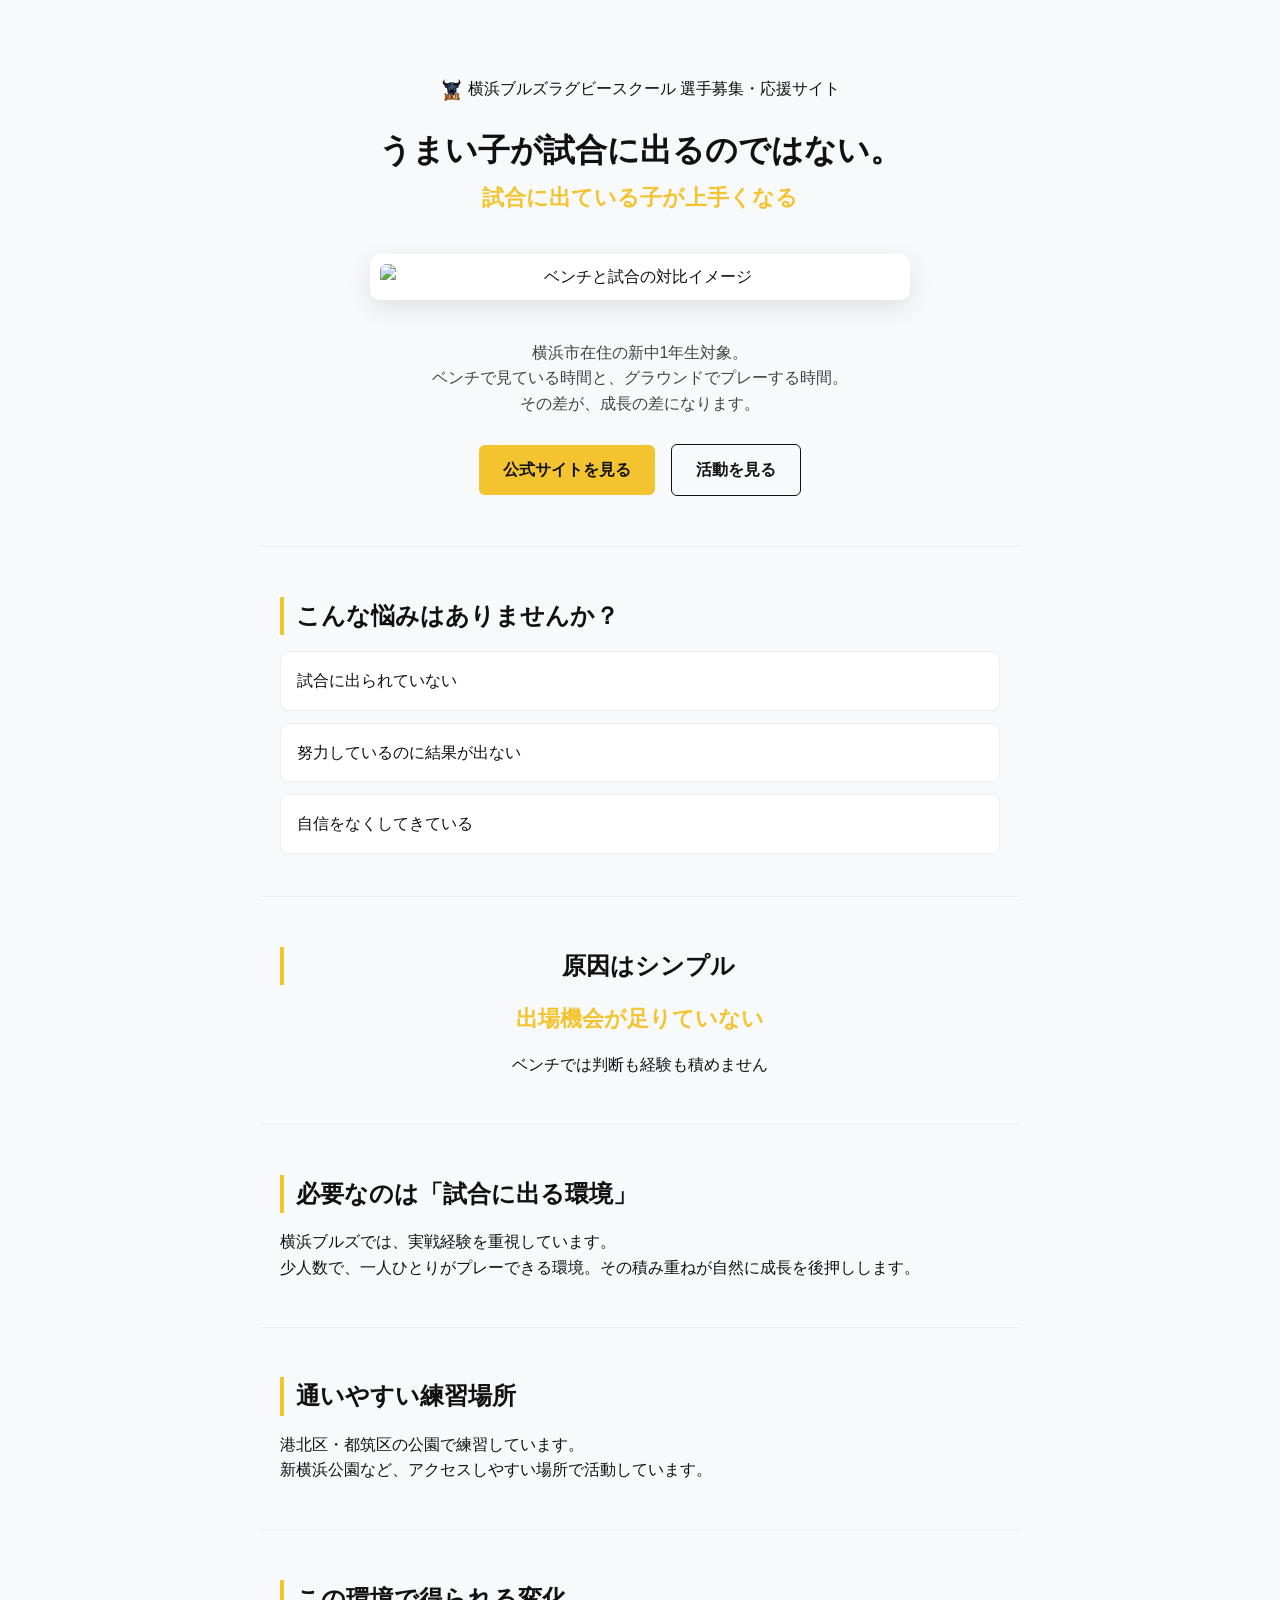
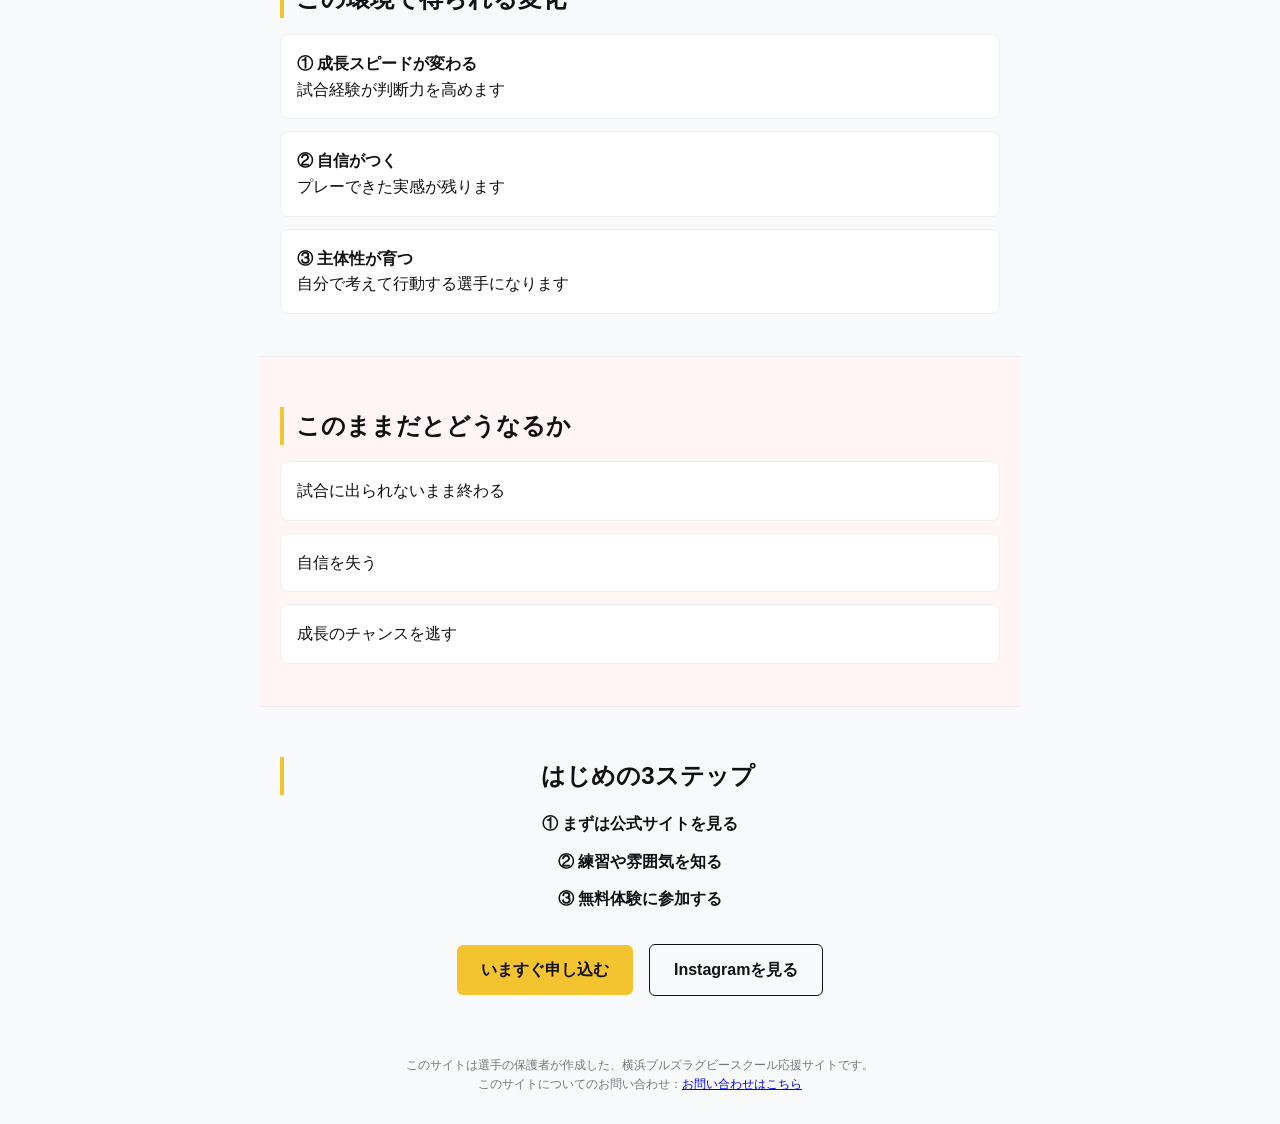
==== index.html @ faf9c1c5 "初回コミット：サイトを追加" ====
<!doctype html>
<html lang="ja">
<head>
  <meta charset="utf-8" />
  <meta name="viewport" content="width=device-width,initial-scale=1" />
  <title>横浜ブルズラグビースクール（経験者向けLP）</title>
  <meta name="description" content="横浜市在住の新中1年生向けラグビースクール。ラグビー経験者が試合経験を積みながら成長できる環境。体験・見学も受付中。">

  <link rel="icon" href="assets/images/favicon.png">

  <style>
    :root {
      --main: #111;           /* 基本文字色 */
      --accent: #f4c430;      /* ゴールドアクセント（経験者向け） */
      --bg: #f8f9fb;          /* 背景色（明るめグレー） */
    }

    body {
      font-family: -apple-system, BlinkMacSystemFont, "Helvetica Neue", Arial, sans-serif;
      margin: 0;
      color: var(--main);
      line-height: 1.6;
      background: var(--bg);
    }

    .container {
      max-width: 720px;
      margin: 0 auto;
      padding: 40px 20px;
    }

    h1 {
      font-size: 32px;
      line-height: 1.4;
      margin-bottom: 16px;
    }

    h2 {
      font-size: 24px;
      margin-bottom: 16px;
      border-left: 4px solid var(--accent);
      padding-left: 12px;
    }

    p {
      margin-bottom: 16px;
    }

    .center {
      text-align: center;
    }

    /* ヒーロー */
    .hero {
      padding: 60px 20px 50px;
      text-align: center;
      background: var(--bg);
    }

    .hero strong {
      color: var(--accent);
      font-size: 22px;
      display: block;
      margin-top: 10px;
    }

    .lead {
      font-size: 16px;
      color: #444;
      margin-top: 16px;
    }

    /* ボタン */
    .btn {
      display: inline-block;
      padding: 12px 24px;
      margin: 12px 6px 0;
      border-radius: 6px;
      text-decoration: none;
      font-weight: bold;
      transition: 0.2s;
    }

    .btn-primary {
      background: var(--accent);
      color: #111;
    }

    .btn-primary:hover {
      opacity: 0.85;
    }

    .btn-outline {
      border: 1px solid var(--main);
      color: var(--main);
    }

    .btn-outline:hover {
      background: #eee;
    }

    /* セクション */
    .section {
      border-top: 1px solid #eee;
      padding-top: 30px;
      padding-bottom: 30px;
    }

    .card {
      border: 1px solid #eee;
      padding: 16px;
      border-radius: 8px;
      margin-bottom: 12px;
      background: #fff;
    }

    .em {
      font-size: 22px;
      font-weight: bold;
      text-align: center;
      margin-top: 16px;
      color: var(--accent);
    }

    #risk {
      background: #fff5f5;
    }

    .steps div {
      margin-bottom: 12px;
      font-weight: bold;
    }

    footer {
      text-align: center;
      padding: 30px 20px;
      font-size: 12px;
      color: #777;
    }

    /* 画像のボックス */
    .hero-image {
      margin: 40px auto;
      max-width: 520px;
      padding: 10px;
      background: #fff;
      box-shadow: 0 8px 25px rgba(0,0,0,0.1);
      border-radius: 10px;
    }

    .hero-icon { height: 1.5em; max-height: 1.5em; width: auto; vertical-align: middle; margin-right: 0.5ch; display: inline-block; }

    .hero-image img {
      width: 100%;
      border-radius: 6px;
      display: block;
    }
  </style>
</head>

<body>

<!-- ヒーロー -->
<section class="hero">
  <p><img src="assets/images/favicon.png" alt="ブルズアイコン" class="hero-icon">横浜ブルズラグビースクール 選手募集・応援サイト</p>
  <h1>
    うまい子が試合に出るのではない。<br>
    <strong>試合に出ている子が上手くなる</strong>
  </h1>

  <div class="hero-image">
    <img src="assets/images/bulls.png" alt="ベンチと試合の対比イメージ">
  </div>

  <p class="lead">
    横浜市在住の新中1年生対象。<br>
    ベンチで見ている時間と、グラウンドでプレーする時間。<br>
    その差が、成長の差になります。
  </p>

  <div>
    <a class="btn btn-primary" href="https://www.yokohama-bulls.com/" target="_blank">公式サイトを見る</a>
    <a class="btn btn-outline" href="https://www.instagram.com/yokohamabulls/" target="_blank">活動を見る</a>
  </div>
</section>

<!-- 問題 -->
<section class="section container">
  <h2>こんな悩みはありませんか？</h2>
  <div class="card">試合に出られていない</div>
  <div class="card">努力しているのに結果が出ない</div>
  <div class="card">自信をなくしてきている</div>
</section>

<!-- 原因 -->
<section class="section container center">
  <h2>原因はシンプル</h2>
  <p class="em">出場機会が足りていない</p>
  <p>ベンチでは判断も経験も積めません</p>
</section>

<!-- 解決 -->
<section class="section container">
  <h2>必要なのは「試合に出る環境」</h2>
  <p>
    横浜ブルズでは、実戦経験を重視しています。<br>
    少人数で、一人ひとりがプレーできる環境。その積み重ねが自然に成長を後押しします。
  </p>
</section>

<!-- 練習場所 -->
<section class="section container">
  <h2>通いやすい練習場所</h2>
  <p>
    港北区・都筑区の公園で練習しています。<br>
    新横浜公園など、アクセスしやすい場所で活動しています。
  </p>
</section>

<!-- 価値 -->
<section class="section container">
  <h2>この環境で得られる変化</h2>
  <div class="card"><strong>① 成長スピードが変わる</strong><br>試合経験が判断力を高めます</div>
  <div class="card"><strong>② 自信がつく</strong><br>プレーできた実感が残ります</div>
  <div class="card"><strong>③ 主体性が育つ</strong><br>自分で考えて行動する選手になります</div>
</section>

<!-- リスク -->
<section id="risk" class="section container">
  <h2>このままだとどうなるか</h2>
  <div class="card">試合に出られないまま終わる</div>
  <div class="card">自信を失う</div>
  <div class="card">成長のチャンスを逃す</div>
</section>

<!-- 行動 -->
<section class="section container center">
  <h2>はじめの3ステップ</h2>
  <div class="steps">
    <div>① まずは公式サイトを見る</div>
    <div>② 練習や雰囲気を知る</div>
    <div>③ 無料体験に参加する</div>
  </div>

  <div style="margin-top:20px;">
    <a class="btn btn-primary" href="https://docs.google.com/forms/d/e/1FAIpQLScMbWHjaMj93km7fLN0arxT--hF-zhpwSCYR-7rwsT6xZbc7A/viewform" target="_blank">いますぐ申し込む</a>
    <a class="btn btn-outline" href="https://www.instagram.com/yokohamabulls/" target="_blank">Instagramを見る</a>
  </div>
</section>

<footer>
  このサイトは選手の保護者が作成した、横浜ブルズラグビースクール応援サイトです。
  <br>このサイトについてのお問い合わせ：<a href="mailto:atsuvu@gmail.com">お問い合わせはこちら</a>
</footer>

</body>
</html>
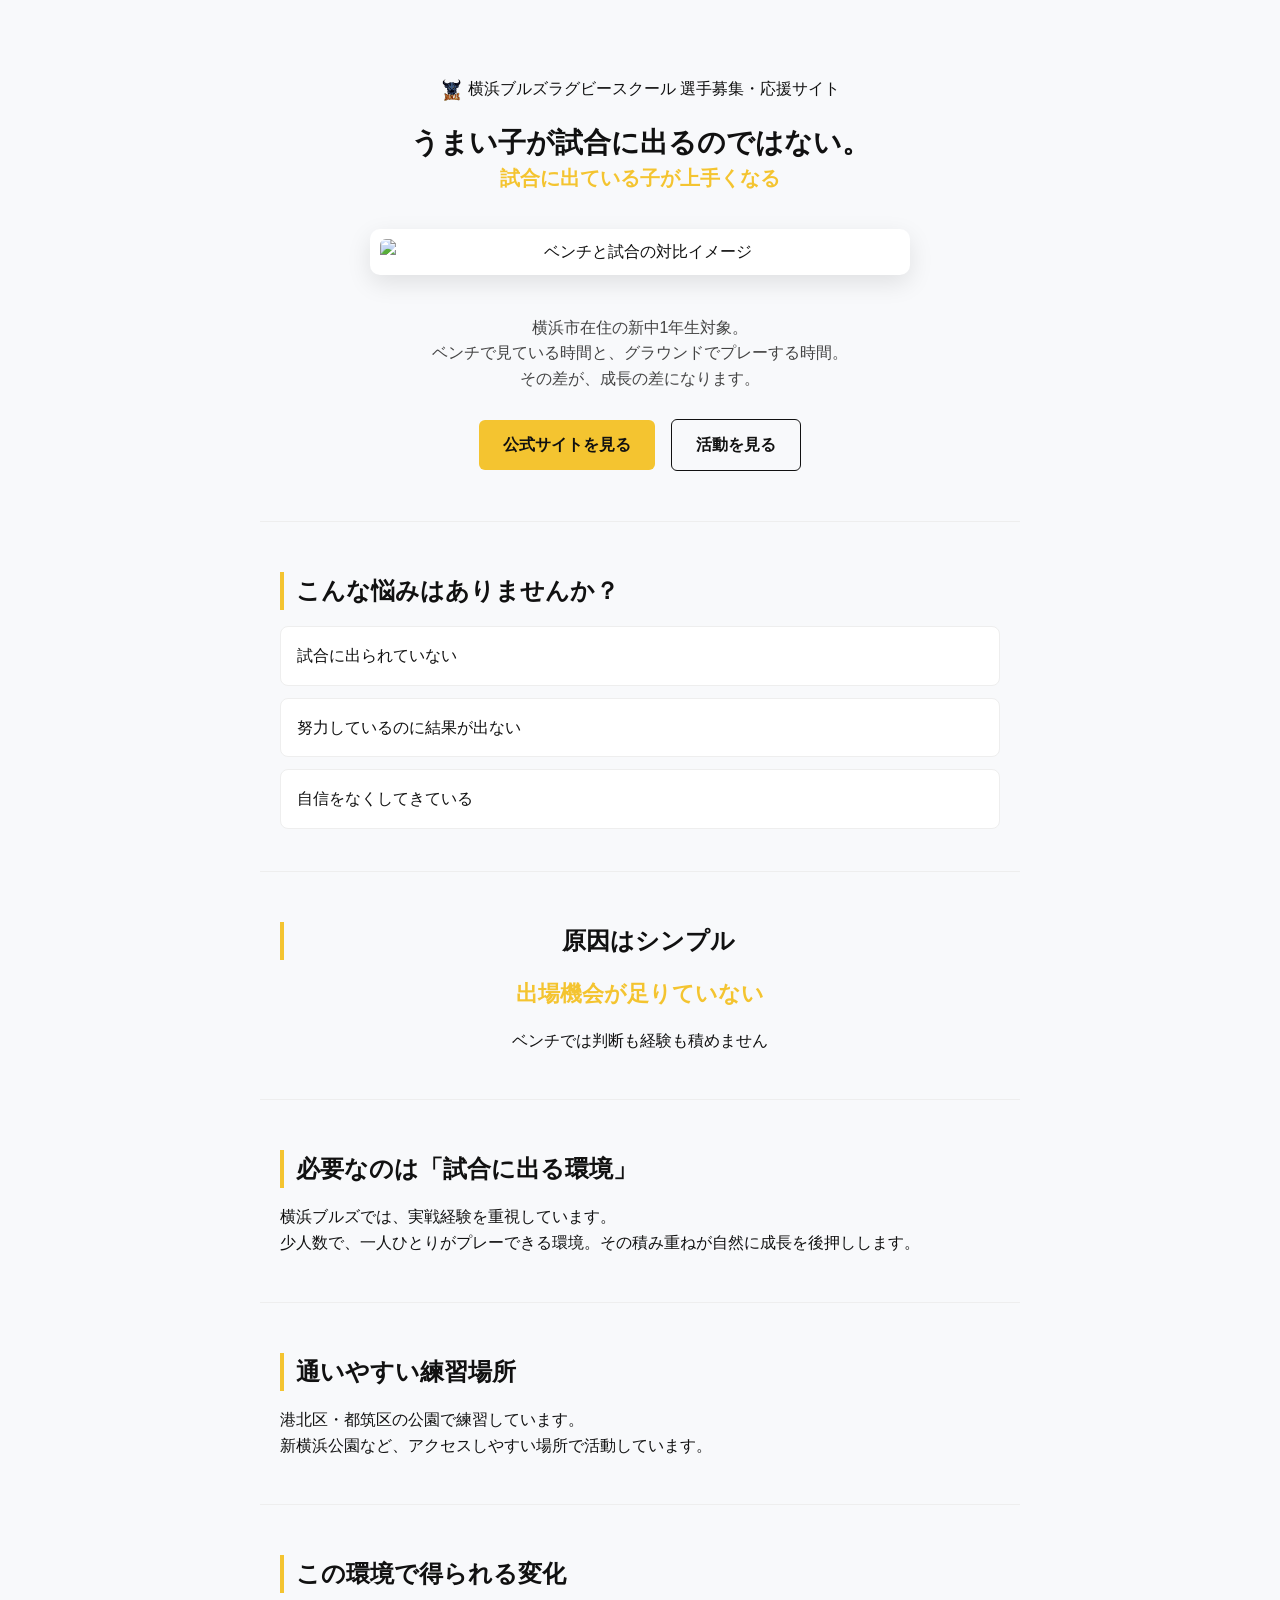
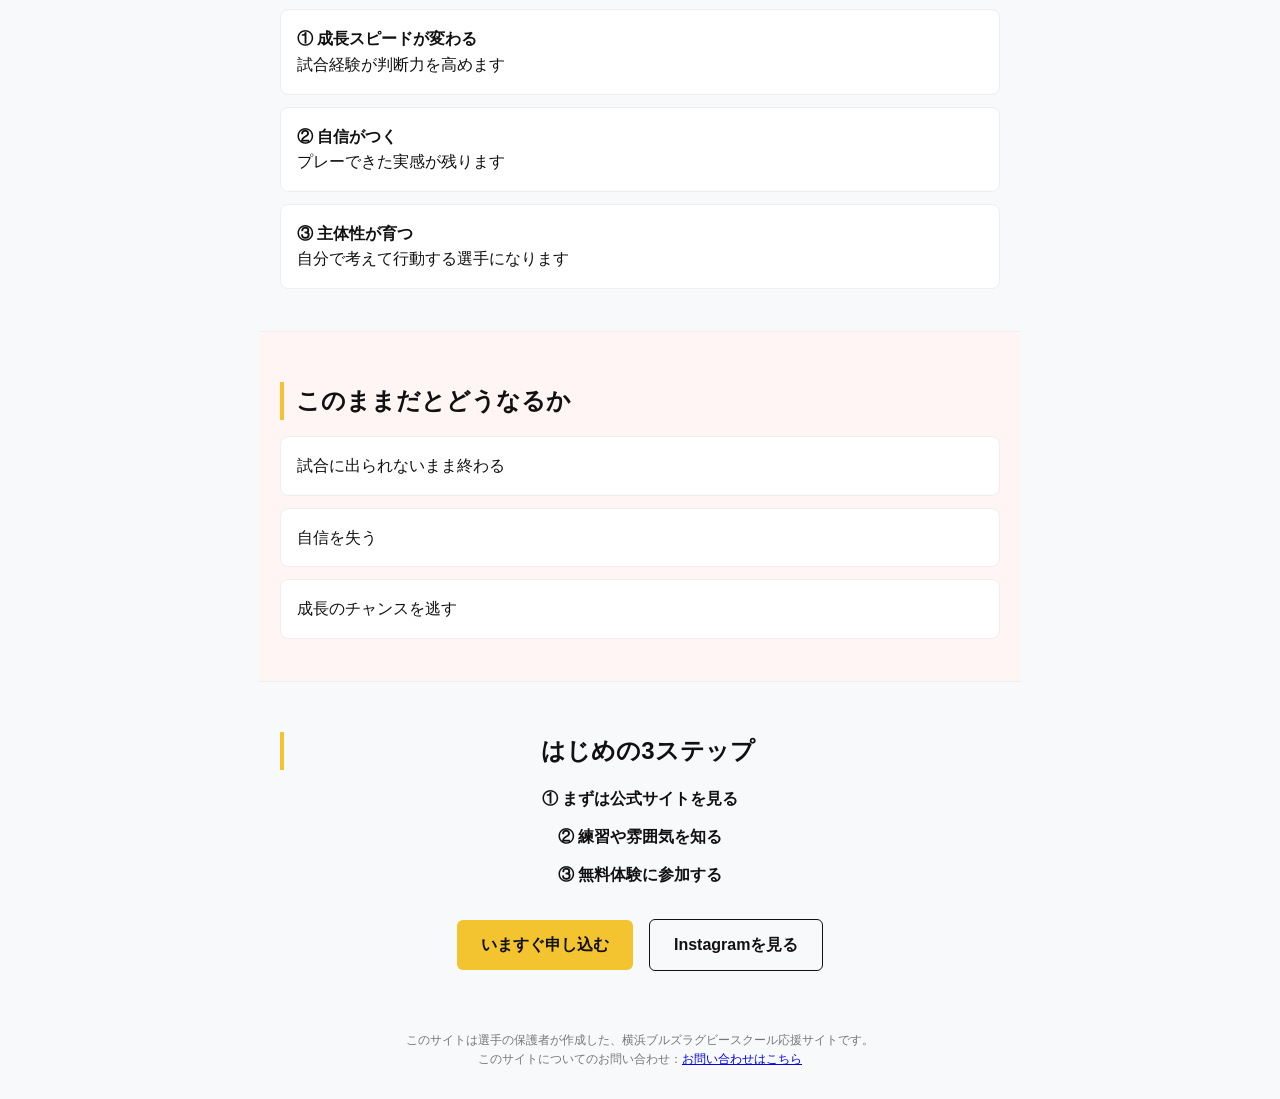
==== commit d5653b84: "Improve hero heading line breaks and mobile sizing" ====
--- a/index.html
+++ b/index.html
@@ -30,9 +30,11 @@
     }
 
     h1 {
-      font-size: 32px;
-      line-height: 1.4;
-      margin-bottom: 16px;
+      font-size: 28px;
+      line-height: 1.25;
+      margin-bottom: 12px;
+      word-break: keep-all;
+      hyphens: none;
     }
 
     h2 {
@@ -59,10 +61,16 @@
 
     .hero strong {
       color: var(--accent);
-      font-size: 22px;
+      font-size: 20px;
       display: block;
-      margin-top: 10px;
-    }
+      margin-top: 8px;
+      line-height: 1.05;
+      -webkit-font-smoothing:antialiased;
+    }
+
+    /* 改行の微調整: モバイルで長い見出しが窮屈にならないようにする */
+    .hero h1 br { display: none; }
+    .hero h1 > strong { display: block; }
 
     .lead {
       font-size: 16px;
@@ -138,6 +146,14 @@
       color: #777;
     }
 
+    /* レスポンシブ（小型） */
+    @media (max-width:420px){
+      .hero { padding: 36px 14px 36px; }
+      .hero h1 { font-size: 24px; }
+      .hero strong { font-size:18px; }
+      .hero-image{max-width:440px}
+    }
+
     /* 画像のボックス */
     .hero-image {
       margin: 40px auto;
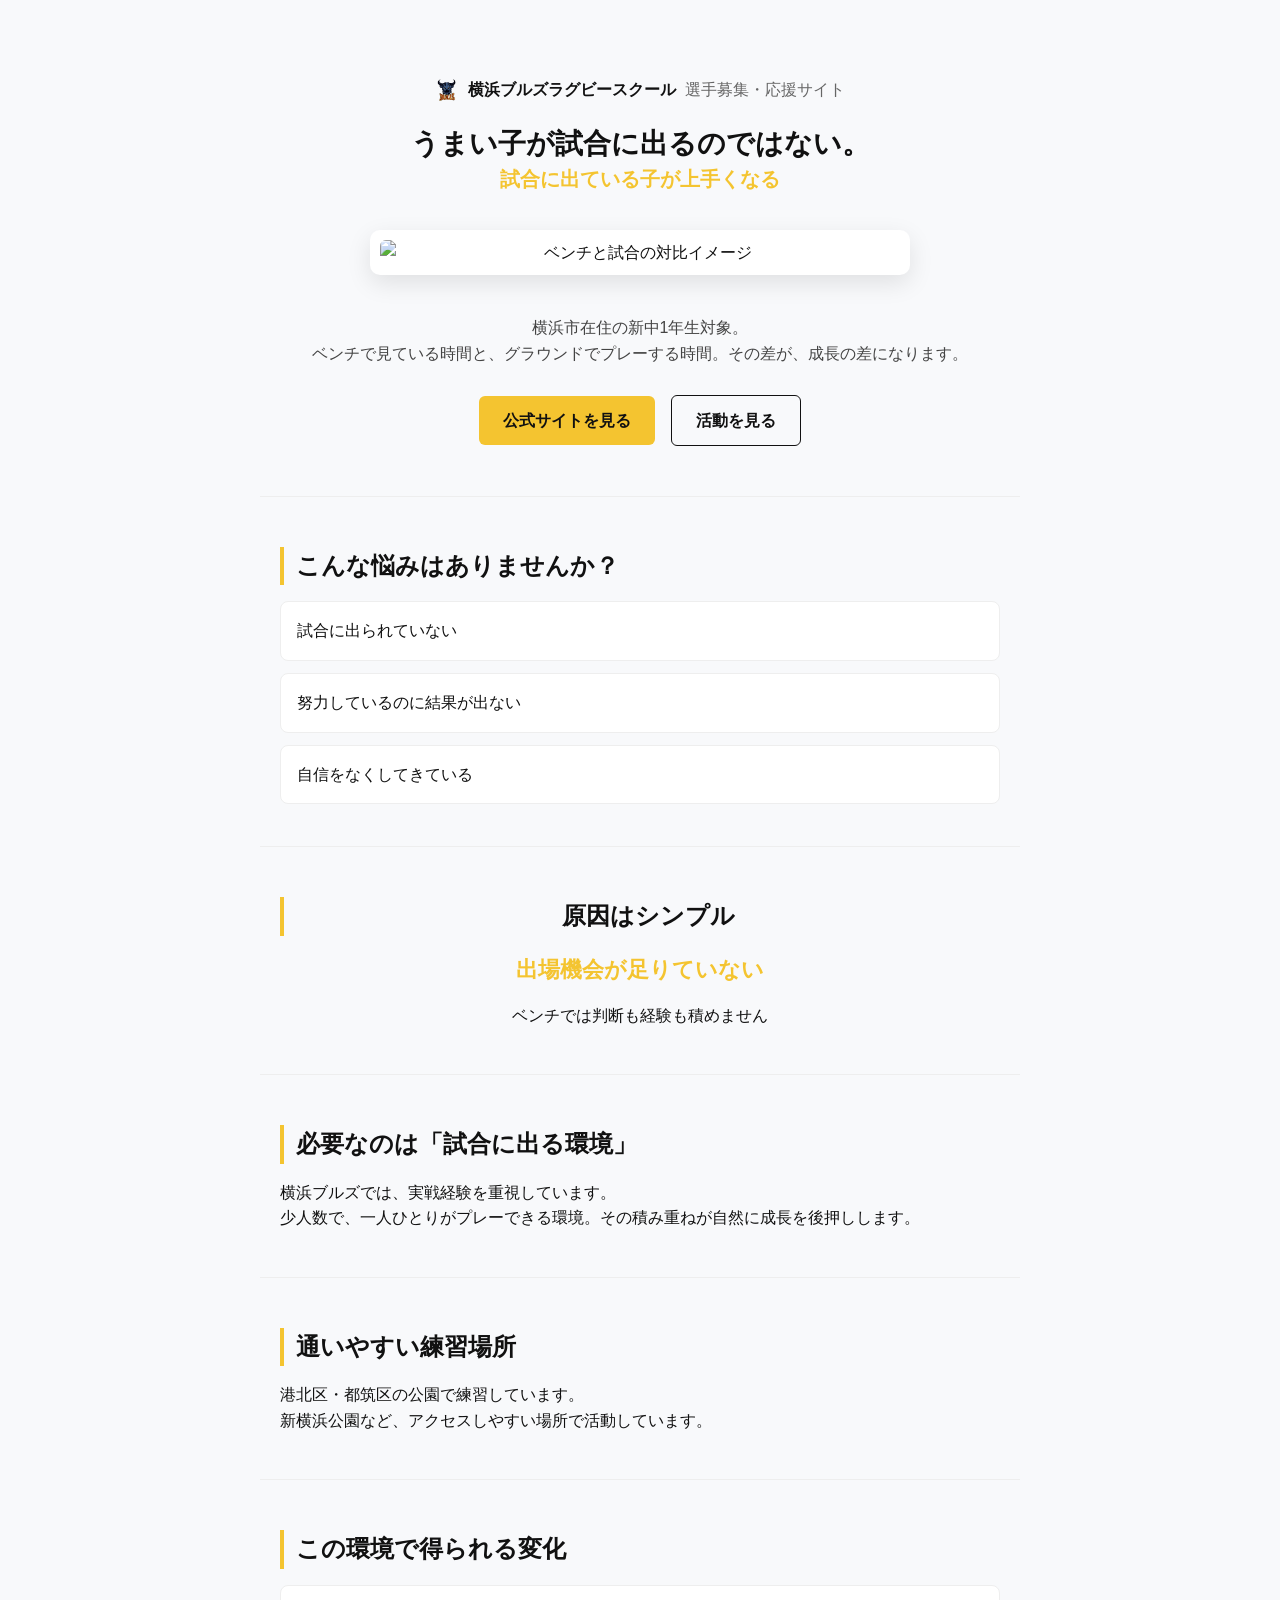
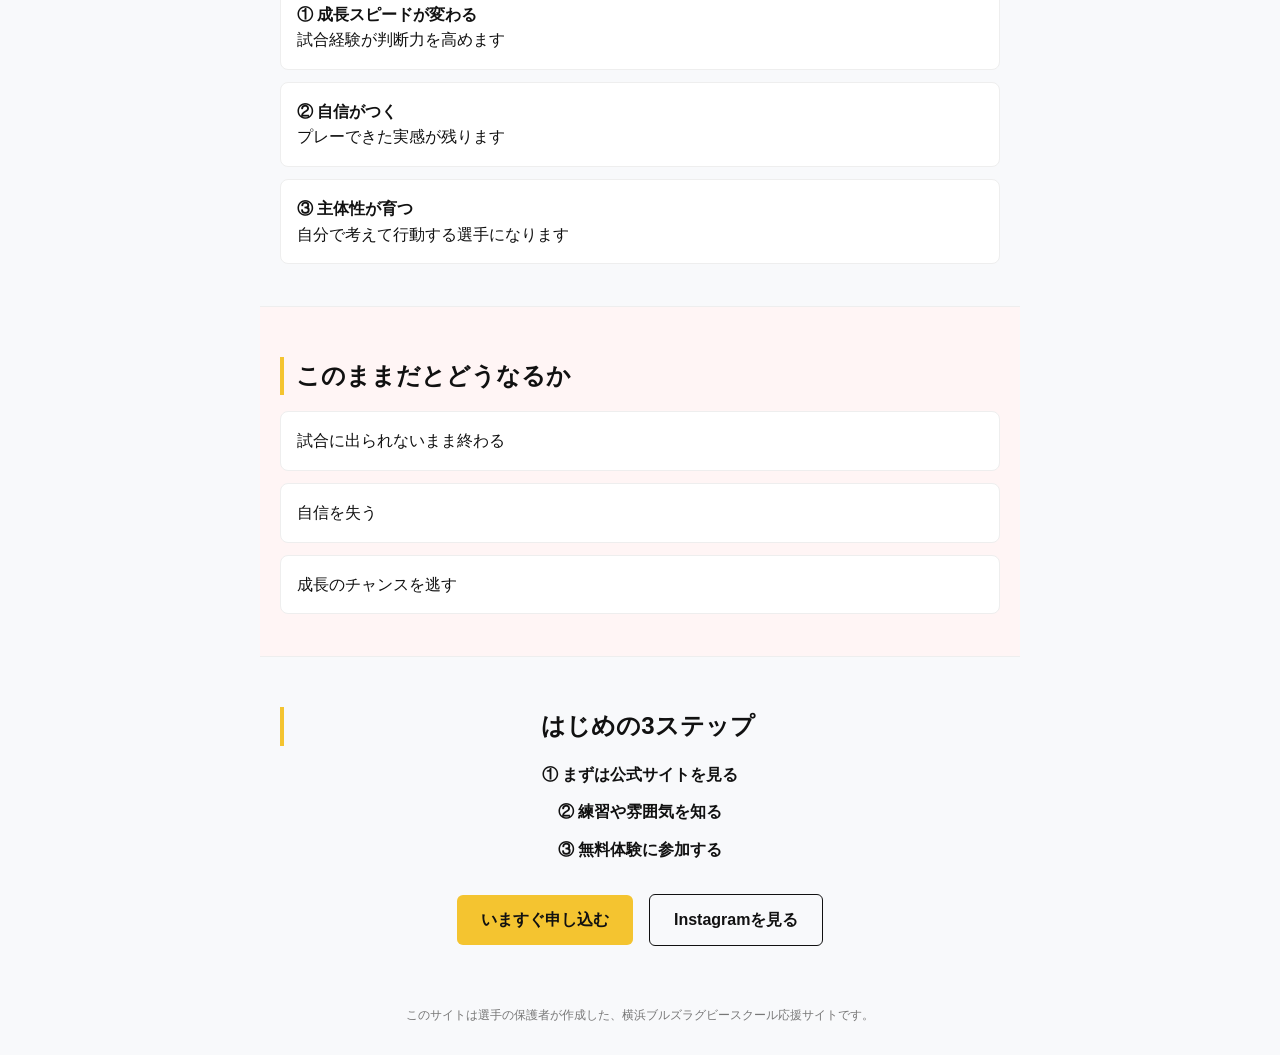
==== commit 42bc597d: "コミット漏れ対応: index.html の未保存変更を反映" ====
--- a/index.html
+++ b/index.html
@@ -69,7 +69,6 @@
     }
 
     /* 改行の微調整: モバイルで長い見出しが窮屈にならないようにする */
-    .hero h1 br { display: none; }
     .hero h1 > strong { display: block; }
 
     .lead {
@@ -171,6 +170,15 @@
       border-radius: 6px;
       display: block;
     }
+
+    /* サイト名とサブタイトルの改行制御 */
+    .site-title{display:inline-block;font-weight:700;vertical-align:middle}
+    .site-sub{display:inline-block;color:#666;margin-left:0.6ch;vertical-align:middle;white-space:nowrap}
+    @media(max-width:420px){
+      /* モバイルではタイトルとサブを1行に収めやすくするため縮める */
+      .site-title{font-size:14px}
+      .site-sub{font-size:12px}
+    }
   </style>
 </head>
 
@@ -178,7 +186,11 @@
 
 <!-- ヒーロー -->
 <section class="hero">
-  <p><img src="assets/images/favicon.png" alt="ブルズアイコン" class="hero-icon">横浜ブルズラグビースクール 選手募集・応援サイト</p>
+  <p>
+    <img src="assets/images/favicon.png" alt="ブルズアイコン" class="hero-icon">
+    <span class="site-title">横浜ブルズラグビースクール</span>
+    <span class="site-sub">選手募集・応援サイト</span>
+  </p>
   <h1>
     うまい子が試合に出るのではない。<br>
     <strong>試合に出ている子が上手くなる</strong>
@@ -190,8 +202,7 @@
 
   <p class="lead">
     横浜市在住の新中1年生対象。<br>
-    ベンチで見ている時間と、グラウンドでプレーする時間。<br>
-    その差が、成長の差になります。
+    ベンチで見ている時間と、グラウンドでプレーする時間。その差が、成長の差になります。
   </p>
 
   <div>
@@ -266,7 +277,6 @@
 
 <footer>
   このサイトは選手の保護者が作成した、横浜ブルズラグビースクール応援サイトです。
-  <br>このサイトについてのお問い合わせ：<a href="mailto:atsuvu@gmail.com">お問い合わせはこちら</a>
 </footer>
 
 </body>
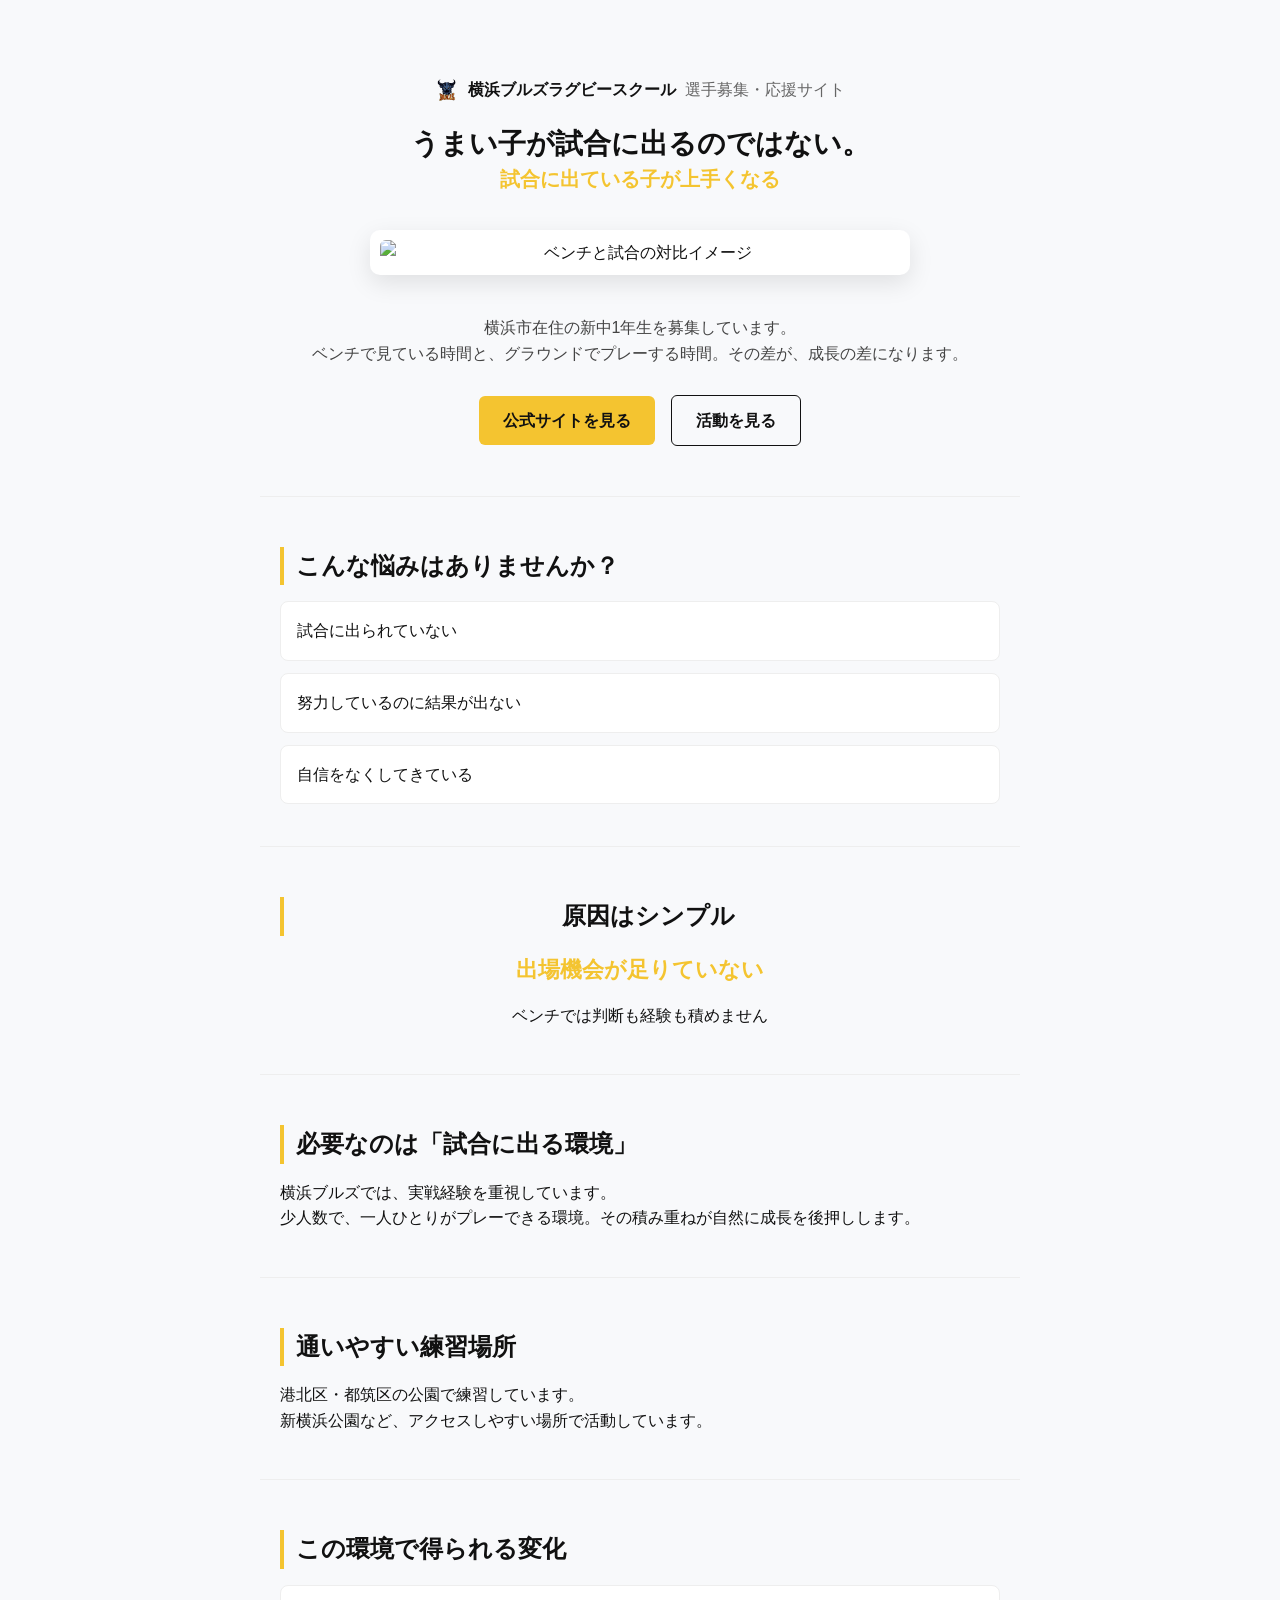
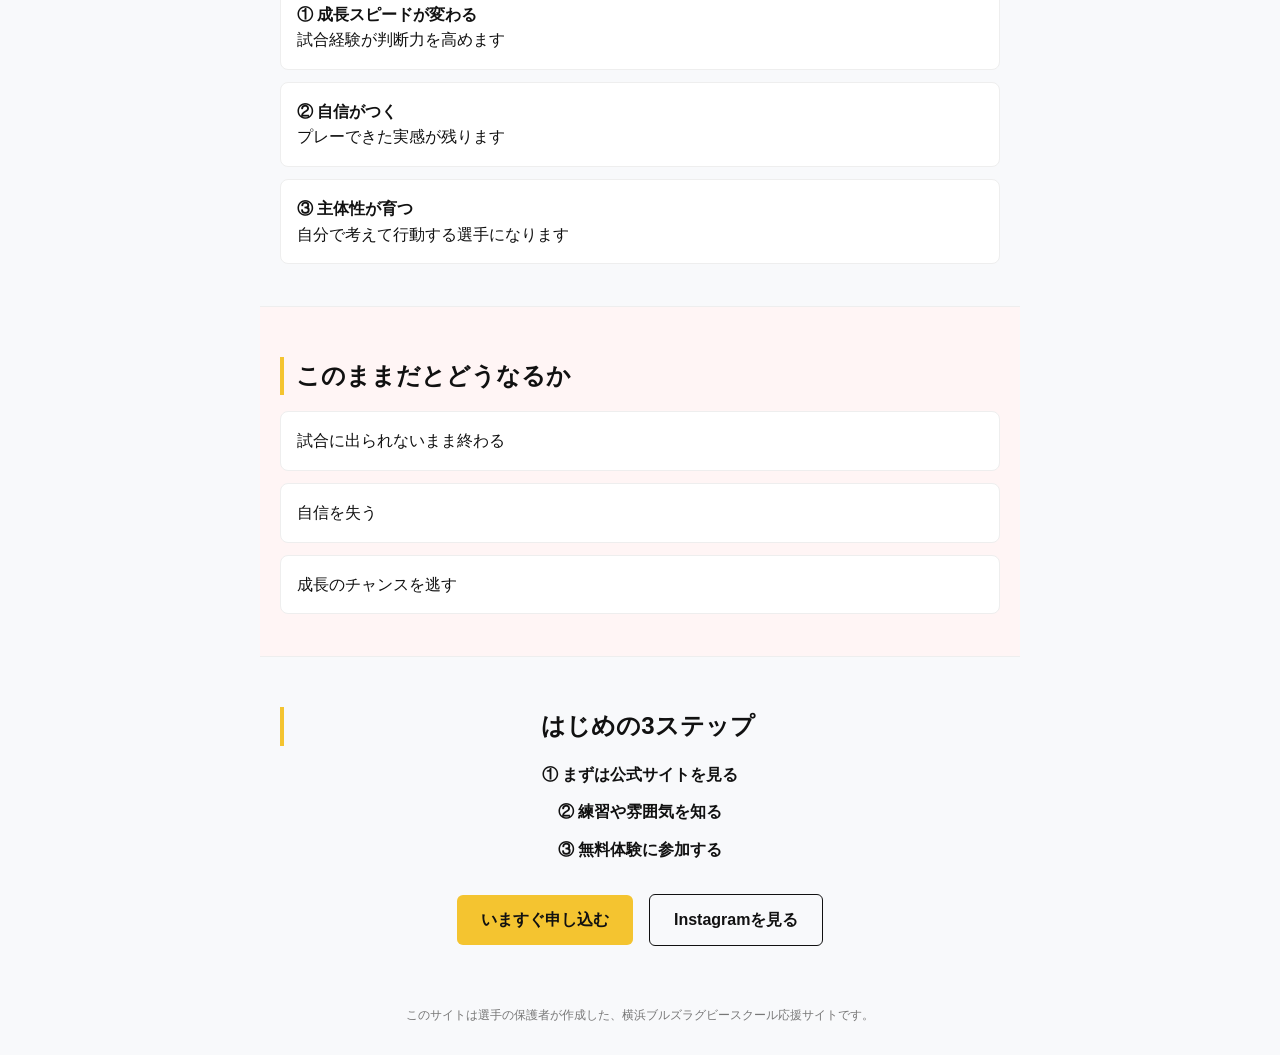
==== commit 2609b3d4: "SEO: OG/Twitter/JSON-LD と sitemap/robots を追加・募集文言に修正" ====
--- a/index.html
+++ b/index.html
@@ -4,9 +4,45 @@
   <meta charset="utf-8" />
   <meta name="viewport" content="width=device-width,initial-scale=1" />
   <title>横浜ブルズラグビースクール（経験者向けLP）</title>
-  <meta name="description" content="横浜市在住の新中1年生向けラグビースクール。ラグビー経験者が試合経験を積みながら成長できる環境。体験・見学も受付中。">
+  <meta name="description" content="横浜市在住の新中1年生を募集。ラグビー経験者が試合経験を積みながら成長できる環境。体験・見学も受付中。">
 
   <link rel="icon" href="assets/images/favicon.png">
+
+  <!-- Google tag (gtag.js) -->
+  <script async src="https://www.googletagmanager.com/gtag/js?id=G-6VRE1WXG28"></script>
+  <script>
+    window.dataLayer = window.dataLayer || [];
+    function gtag(){dataLayer.push(arguments);}
+    gtag('js', new Date());
+
+    gtag('config', 'G-6VRE1WXG28', { 'anonymize_ip': true });
+  </script>
+
+  <!-- SEO: canonical, Open Graph, Twitter Card -->
+  <link rel="canonical" href="https://bizliv.github.io/bulls/" />
+  <meta property="og:site_name" content="横浜ブルズラグビースクール" />
+  <meta property="og:title" content="横浜ブルズラグビースクール — 選手募集・応援サイト" />
+  <meta property="og:description" content="横浜市在住の新中1年生を募集。試合経験を重視し、成長を支援します。体験・見学受付中。" />
+  <meta property="og:url" content="https://bizliv.github.io/bulls/" />
+  <meta property="og:type" content="website" />
+  <meta property="og:image" content="https://bizliv.github.io/bulls/assets/images/bulls.png" />
+  <meta name="twitter:card" content="summary_large_image" />
+  <meta name="twitter:title" content="横浜ブルズラグビースクール — 選手募集・応援サイト" />
+  <meta name="twitter:description" content="横浜市在住の新中1年生を募集。試合経験を重視し、成長を支援します。体験・見学受付中。" />
+  <meta name="twitter:image" content="https://bizliv.github.io/bulls/assets/images/bulls.png" />
+
+  <!-- JSON-LD: Organization / WebSite -->
+  <script type="application/ld+json">
+  {
+    "@context": "https://schema.org",
+    "@type": "SportsOrganization",
+    "name": "横浜ブルズラグビースクール",
+    "url": "https://bizliv.github.io/bulls/",
+    "logo": "https://bizliv.github.io/bulls/assets/images/favicon.png",
+    "sameAs": ["https://www.instagram.com/yokohamabulls/"],
+    "description": "横浜市在住の新中1年生を募集。試合経験を重視し、成長を支援します。"
+  }
+  </script>
 
   <style>
     :root {
@@ -201,7 +237,7 @@
   </div>
 
   <p class="lead">
-    横浜市在住の新中1年生対象。<br>
+    横浜市在住の新中1年生を募集しています。<br>
     ベンチで見ている時間と、グラウンドでプレーする時間。その差が、成長の差になります。
   </p>
 
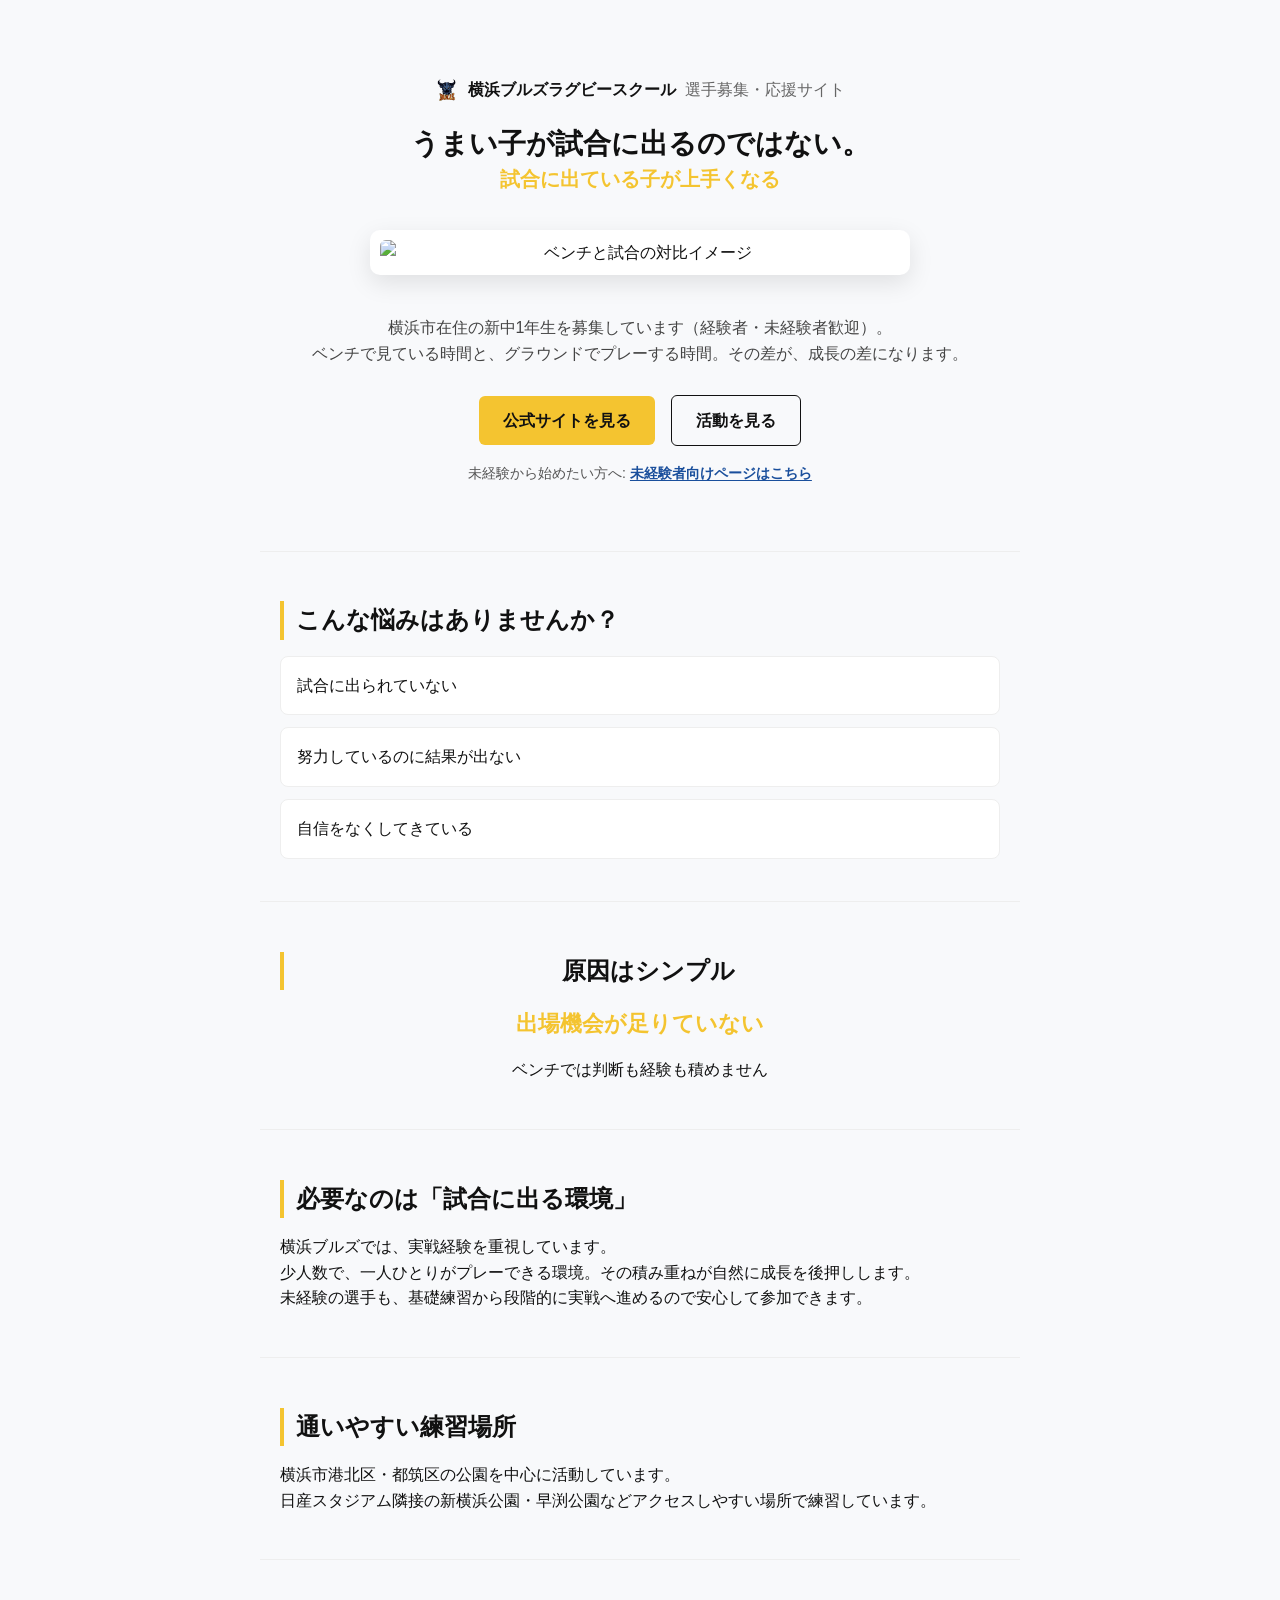
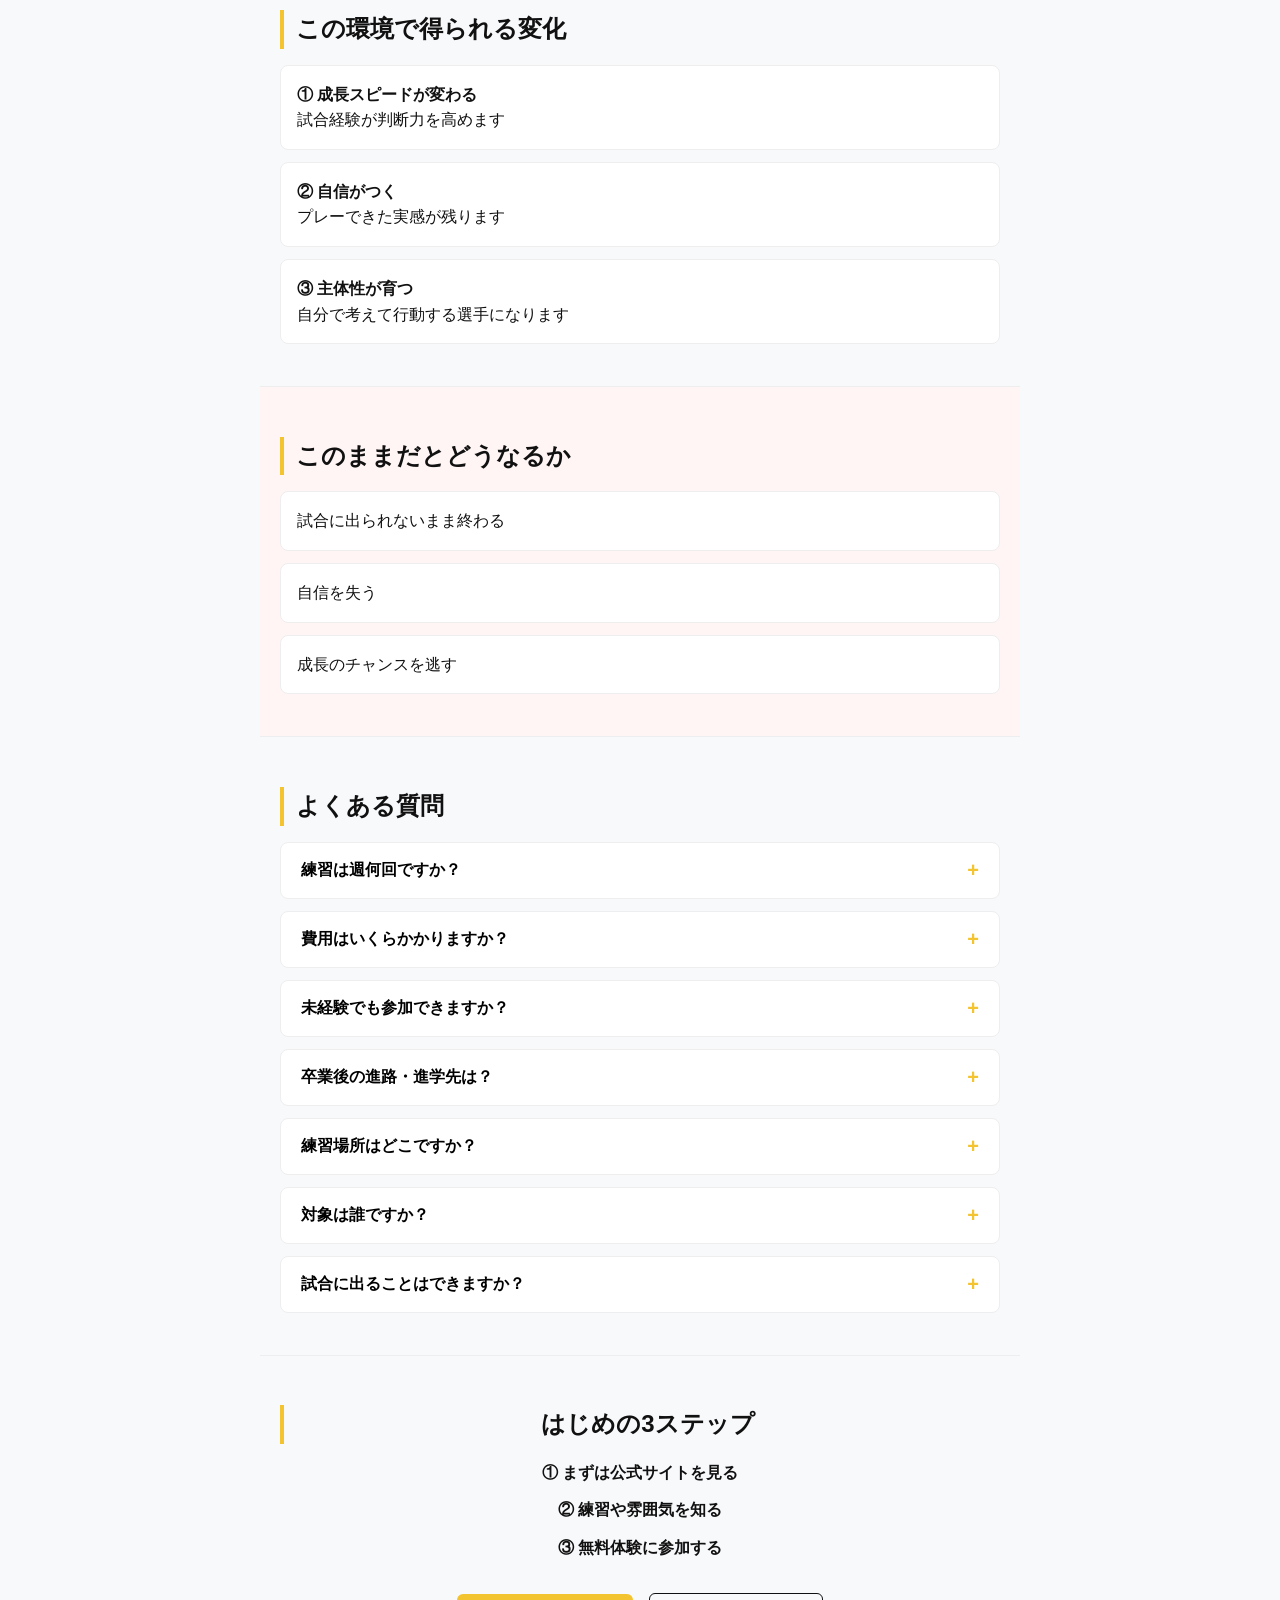
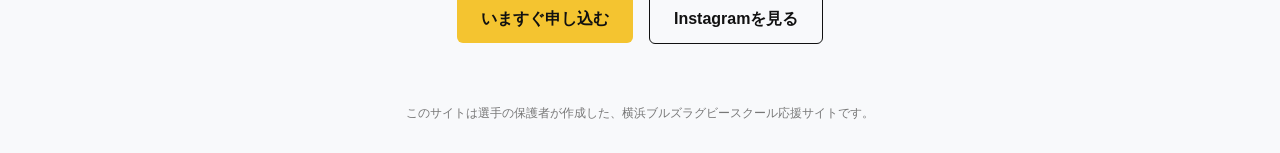
==== commit 7a898c28: "Update SEO URLs and FAQ location wording" ====
--- a/index.html
+++ b/index.html
@@ -3,8 +3,8 @@
 <head>
   <meta charset="utf-8" />
   <meta name="viewport" content="width=device-width,initial-scale=1" />
-  <title>横浜ブルズラグビースクール（経験者向けLP）</title>
-  <meta name="description" content="横浜市在住の新中1年生を募集。ラグビー経験者が試合経験を積みながら成長できる環境。体験・見学も受付中。">
+  <title>横浜ブルズラグビースクール — 選手募集（経験者・未経験者歓迎）</title>
+  <meta name="description" content="横浜市在住の新中1年生を募集。ラグビー経験者・未経験者どちらも歓迎。体験・見学も受付中。">
 
   <link rel="icon" href="assets/images/favicon.png">
 
@@ -19,35 +19,99 @@
   </script>
 
   <!-- SEO: canonical, Open Graph, Twitter Card -->
-  <link rel="canonical" href="https://bizliv.github.io/bulls/" />
+  <link rel="canonical" href="https://bulls.bizliv.life/" />
   <meta property="og:site_name" content="横浜ブルズラグビースクール" />
   <meta property="og:title" content="横浜ブルズラグビースクール — 選手募集・応援サイト" />
-  <meta property="og:description" content="横浜市在住の新中1年生を募集。試合経験を重視し、成長を支援します。体験・見学受付中。" />
-  <meta property="og:url" content="https://bizliv.github.io/bulls/" />
+  <meta property="og:description" content="横浜市在住の新中1年生を募集。経験者・未経験者どちらも歓迎し、成長を支援します。体験・見学受付中。" />
+  <meta property="og:url" content="https://bulls.bizliv.life/" />
   <meta property="og:type" content="website" />
-  <meta property="og:image" content="https://bizliv.github.io/bulls/assets/images/bulls.png" />
+  <meta property="og:image" content="https://bulls.bizliv.life/assets/images/bulls.png" />
   <meta name="twitter:card" content="summary_large_image" />
   <meta name="twitter:title" content="横浜ブルズラグビースクール — 選手募集・応援サイト" />
-  <meta name="twitter:description" content="横浜市在住の新中1年生を募集。試合経験を重視し、成長を支援します。体験・見学受付中。" />
-  <meta name="twitter:image" content="https://bizliv.github.io/bulls/assets/images/bulls.png" />
-
-  <!-- JSON-LD: Organization / WebSite -->
+  <meta name="twitter:description" content="横浜市在住の新中1年生を募集。経験者・未経験者どちらも歓迎し、成長を支援します。体験・見学受付中。" />
+  <meta name="twitter:image" content="https://bulls.bizliv.life/assets/images/bulls.png" />
+
+  <!-- JSON-LD: Organization / FAQPage -->
   <script type="application/ld+json">
   {
     "@context": "https://schema.org",
     "@type": "SportsOrganization",
     "name": "横浜ブルズラグビースクール",
-    "url": "https://bizliv.github.io/bulls/",
-    "logo": "https://bizliv.github.io/bulls/assets/images/favicon.png",
+    "url": "https://bulls.bizliv.life/",
+    "logo": "https://bulls.bizliv.life/assets/images/favicon.png",
     "sameAs": ["https://www.instagram.com/yokohamabulls/"],
-    "description": "横浜市在住の新中1年生を募集。試合経験を重視し、成長を支援します。"
+    "description": "横浜市在住の新中1年生を募集。経験者・未経験者どちらも歓迎し、成長を支援します。"
+  }
+  </script>
+  <script type="application/ld+json">
+  {
+    "@context": "https://schema.org",
+    "@type": "FAQPage",
+    "mainEntity": [
+      {
+        "@type": "Question",
+        "name": "横浜ブルズラグビースクールの練習は週何回ですか？",
+        "acceptedAnswer": {
+          "@type": "Answer",
+          "text": "週2回練習しています。横浜市港北区・都筑区の公園（日産スタジアム隣接の新横浜公園・早渕公園など）で活動しています。"
+        }
+      },
+      {
+        "@type": "Question",
+        "name": "費用はいくらかかりますか？",
+        "acceptedAnswer": {
+          "@type": "Answer",
+          "text": "中学生の年会費は20,000円です。"
+        }
+      },
+      {
+        "@type": "Question",
+        "name": "未経験でも参加できますか？",
+        "acceptedAnswer": {
+          "@type": "Answer",
+          "text": "はい、未経験でも参加できます。基礎から段階的に練習し、チーム練習や試合経験に少しずつつなげていきます。"
+        }
+      },
+      {
+        "@type": "Question",
+        "name": "卒業後の進学先はどこですか？",
+        "acceptedAnswer": {
+          "@type": "Answer",
+          "text": "国学院栃木・報徳学園・佐賀工業などラグビーの強豪校に進学した選手もいます。"
+        }
+      },
+      {
+        "@type": "Question",
+        "name": "練習場所はどこですか？",
+        "acceptedAnswer": {
+          "@type": "Answer",
+          "text": "横浜市港北区・都筑区の公園を中心に活動しています。日産スタジアム隣接の新横浜公園・早渕公園などアクセスしやすい場所で練習しています。"
+        }
+      },
+      {
+        "@type": "Question",
+        "name": "対象は誰ですか？",
+        "acceptedAnswer": {
+          "@type": "Answer",
+          "text": "横浜市在住の新中学1年生を主な対象として募集しています。ラグビー経験者・未経験者どちらも歓迎です。"
+        }
+      },
+      {
+        "@type": "Question",
+        "name": "試合に出ることはできますか？",
+        "acceptedAnswer": {
+          "@type": "Answer",
+          "text": "現時点では単独学年で選手が足りていないため、ラグビー経験者であれば確実に試合に出ることができます。実戦経験を積める環境です。"
+        }
+      }
+    ]
   }
   </script>
 
   <style>
     :root {
       --main: #111;           /* 基本文字色 */
-      --accent: #f4c430;      /* ゴールドアクセント（経験者向け） */
+      --accent: #f4c430;      /* ゴールドアクセント */
       --bg: #f8f9fb;          /* 背景色（明るめグレー） */
     }
 
@@ -142,6 +206,22 @@
       background: #eee;
     }
 
+    .target-nav {
+      margin-top: 16px;
+      font-size: 14px;
+      color: #555;
+    }
+
+    .target-nav a {
+      color: #1a4f9c;
+      font-weight: 700;
+      text-underline-offset: 2px;
+    }
+
+    .target-nav a:hover {
+      opacity: 0.8;
+    }
+
     /* セクション */
     .section {
       border-top: 1px solid #eee;
@@ -173,6 +253,53 @@
       margin-bottom: 12px;
       font-weight: bold;
     }
+
+    /* FAQ */
+    .faq-item {
+      background: #fff;
+      border: 1px solid #eee;
+      border-radius: 8px;
+      margin-bottom: 12px;
+      overflow: hidden;
+    }
+
+    .faq-question {
+      width: 100%;
+      background: none;
+      border: none;
+      padding: 16px 20px;
+      text-align: left;
+      font-size: 16px;
+      font-weight: bold;
+      cursor: pointer;
+      display: flex;
+      justify-content: space-between;
+      align-items: center;
+      gap: 12px;
+    }
+
+    .faq-question:hover { background: #fafafa; }
+
+    .faq-question::after {
+      content: "+";
+      font-size: 20px;
+      color: var(--accent);
+      flex-shrink: 0;
+      transition: transform 0.2s;
+    }
+
+    .faq-item.open .faq-question::after {
+      transform: rotate(45deg);
+    }
+
+    .faq-answer {
+      display: none;
+      padding: 0 20px 16px;
+      color: #444;
+      line-height: 1.7;
+    }
+
+    .faq-item.open .faq-answer { display: block; }
 
     footer {
       text-align: center;
@@ -237,14 +364,19 @@
   </div>
 
   <p class="lead">
-    横浜市在住の新中1年生を募集しています。<br>
+    横浜市在住の新中1年生を募集しています（経験者・未経験者歓迎）。<br>
     ベンチで見ている時間と、グラウンドでプレーする時間。その差が、成長の差になります。
   </p>
 
   <div>
-    <a class="btn btn-primary" href="https://www.yokohama-bulls.com/" target="_blank">公式サイトを見る</a>
-    <a class="btn btn-outline" href="https://www.instagram.com/yokohamabulls/" target="_blank">活動を見る</a>
-  </div>
+    <a class="btn btn-primary" href="https://www.yokohama-bulls.com/" target="_blank" rel="noopener noreferrer">公式サイトを見る</a>
+    <a class="btn btn-outline" href="https://www.instagram.com/yokohamabulls/" target="_blank" rel="noopener noreferrer">活動を見る</a>
+  </div>
+
+  <p class="target-nav">
+    未経験から始めたい方へ:
+    <a href="beginners/">未経験者向けページはこちら</a>
+  </p>
 </section>
 
 <!-- 問題 -->
@@ -267,7 +399,8 @@
   <h2>必要なのは「試合に出る環境」</h2>
   <p>
     横浜ブルズでは、実戦経験を重視しています。<br>
-    少人数で、一人ひとりがプレーできる環境。その積み重ねが自然に成長を後押しします。
+    少人数で、一人ひとりがプレーできる環境。その積み重ねが自然に成長を後押しします。<br>
+    未経験の選手も、基礎練習から段階的に実戦へ進めるので安心して参加できます。
   </p>
 </section>
 
@@ -275,8 +408,8 @@
 <section class="section container">
   <h2>通いやすい練習場所</h2>
   <p>
-    港北区・都筑区の公園で練習しています。<br>
-    新横浜公園など、アクセスしやすい場所で活動しています。
+    横浜市港北区・都筑区の公園を中心に活動しています。<br>
+    日産スタジアム隣接の新横浜公園・早渕公園などアクセスしやすい場所で練習しています。
   </p>
 </section>
 
@@ -294,6 +427,47 @@
   <div class="card">試合に出られないまま終わる</div>
   <div class="card">自信を失う</div>
   <div class="card">成長のチャンスを逃す</div>
+</section>
+
+<!-- FAQ -->
+<section class="section container">
+  <h2>よくある質問</h2>
+
+  <div class="faq-item">
+    <button class="faq-question" aria-expanded="false" aria-controls="faq-a1">練習は週何回ですか？</button>
+    <div class="faq-answer" id="faq-a1">週2回練習しています。横浜市港北区・都筑区の公園（日産スタジアム隣接の新横浜公園・早渕公園など）で活動しています。</div>
+  </div>
+
+  <div class="faq-item">
+    <button class="faq-question" aria-expanded="false" aria-controls="faq-a2">費用はいくらかかりますか？</button>
+    <div class="faq-answer" id="faq-a2">中学生の年会費は20,000円です。その他の費用については公式サイトまたはお問い合わせフォームよりご確認ください。</div>
+  </div>
+
+  <div class="faq-item">
+    <button class="faq-question" aria-expanded="false" aria-controls="faq-a3">未経験でも参加できますか？</button>
+    <div class="faq-answer" id="faq-a3">はい、参加できます。未経験の選手は、パス・タックル・コンタクトの基礎を段階的に練習し、チーム練習や試合経験へ少しずつつなげます。経験者は実戦機会を増やし、未経験者は基礎から着実に成長できる環境です。</div>
+  </div>
+
+  <div class="faq-item">
+    <button class="faq-question" aria-expanded="false" aria-controls="faq-a4">卒業後の進路・進学先は？</button>
+    <div class="faq-answer" id="faq-a4">国学院栃木・報徳学園・佐賀工業などラグビーの強豪校に進学した選手もいます。中学でしっかり実戦経験を積むことで、高校での活躍につながっています。</div>
+  </div>
+
+  <div class="faq-item">
+    <button class="faq-question" aria-expanded="false" aria-controls="faq-a5">練習場所はどこですか？</button>
+    <div class="faq-answer" id="faq-a5">横浜市港北区・都筑区の公園を中心に活動しています。日産スタジアム隣接の新横浜公園・早渕公園などアクセスしやすい場所で練習しています。</div>
+  </div>
+
+  <div class="faq-item">
+    <button class="faq-question" aria-expanded="false" aria-controls="faq-a6">対象は誰ですか？</button>
+    <div class="faq-answer" id="faq-a6">横浜市在住の新中学1年生を主な対象として募集しています。ラグビー経験者・未経験者どちらも歓迎です。まずはお気軽に無料体験にご参加ください。</div>
+  </div>
+
+  <div class="faq-item">
+    <button class="faq-question" aria-expanded="false" aria-controls="faq-a7">試合に出ることはできますか？</button>
+    <div class="faq-answer" id="faq-a7">現時点では単独学年で選手が足りていないため、ラグビー経験者であれば確実に試合に出ることができます。実戦経験を積める環境です。</div>
+  </div>
+
 </section>
 
 <!-- 行動 -->
@@ -306,8 +480,8 @@
   </div>
 
   <div style="margin-top:20px;">
-    <a class="btn btn-primary" href="https://docs.google.com/forms/d/e/1FAIpQLScMbWHjaMj93km7fLN0arxT--hF-zhpwSCYR-7rwsT6xZbc7A/viewform" target="_blank">いますぐ申し込む</a>
-    <a class="btn btn-outline" href="https://www.instagram.com/yokohamabulls/" target="_blank">Instagramを見る</a>
+    <a class="btn btn-primary" href="https://docs.google.com/forms/d/e/1FAIpQLScMbWHjaMj93km7fLN0arxT--hF-zhpwSCYR-7rwsT6xZbc7A/viewform" target="_blank" rel="noopener noreferrer">いますぐ申し込む</a>
+    <a class="btn btn-outline" href="https://www.instagram.com/yokohamabulls/" target="_blank" rel="noopener noreferrer">Instagramを見る</a>
   </div>
 </section>
 
@@ -315,5 +489,15 @@
   このサイトは選手の保護者が作成した、横浜ブルズラグビースクール応援サイトです。
 </footer>
 
+<script>
+  document.querySelectorAll('.faq-question').forEach(btn => {
+    btn.addEventListener('click', () => {
+      const item = btn.closest('.faq-item');
+      const isOpen = item.classList.toggle('open');
+      btn.setAttribute('aria-expanded', isOpen ? 'true' : 'false');
+    });
+  });
+</script>
+
 </body>
 </html>
